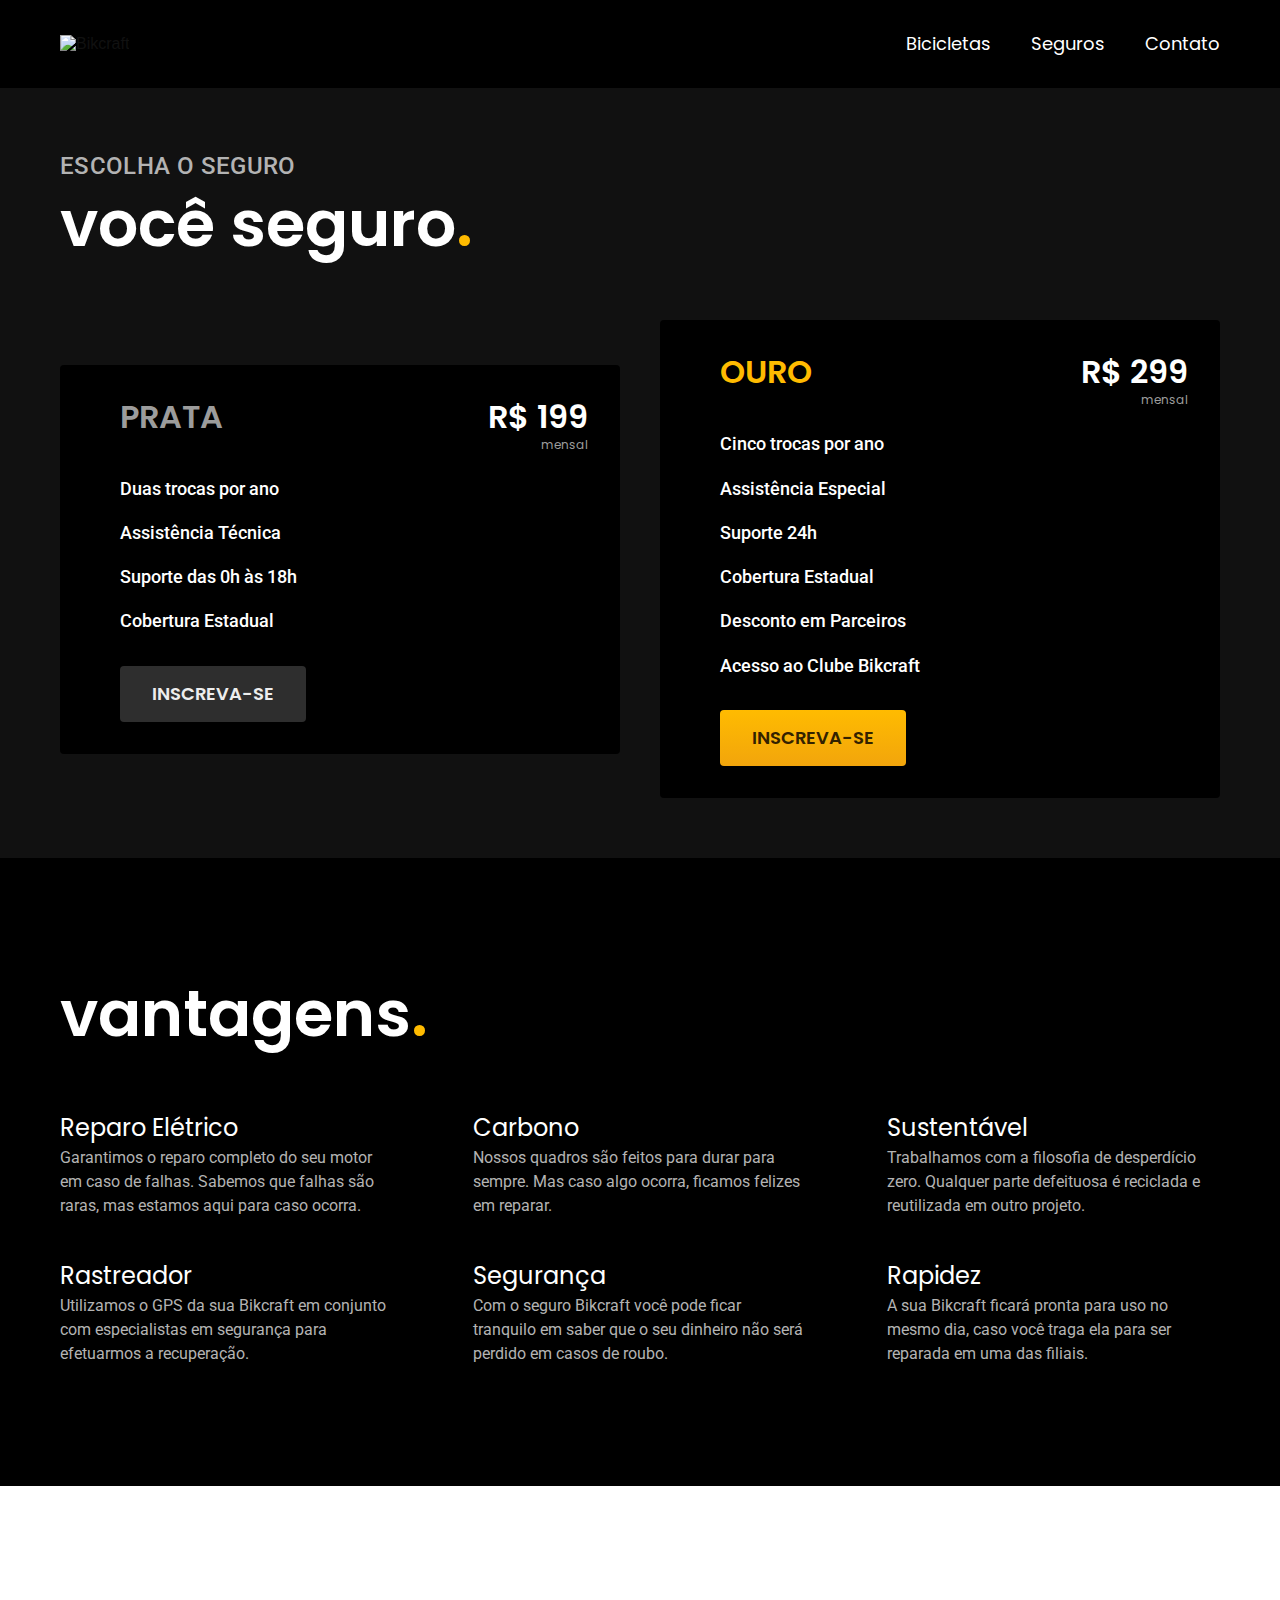
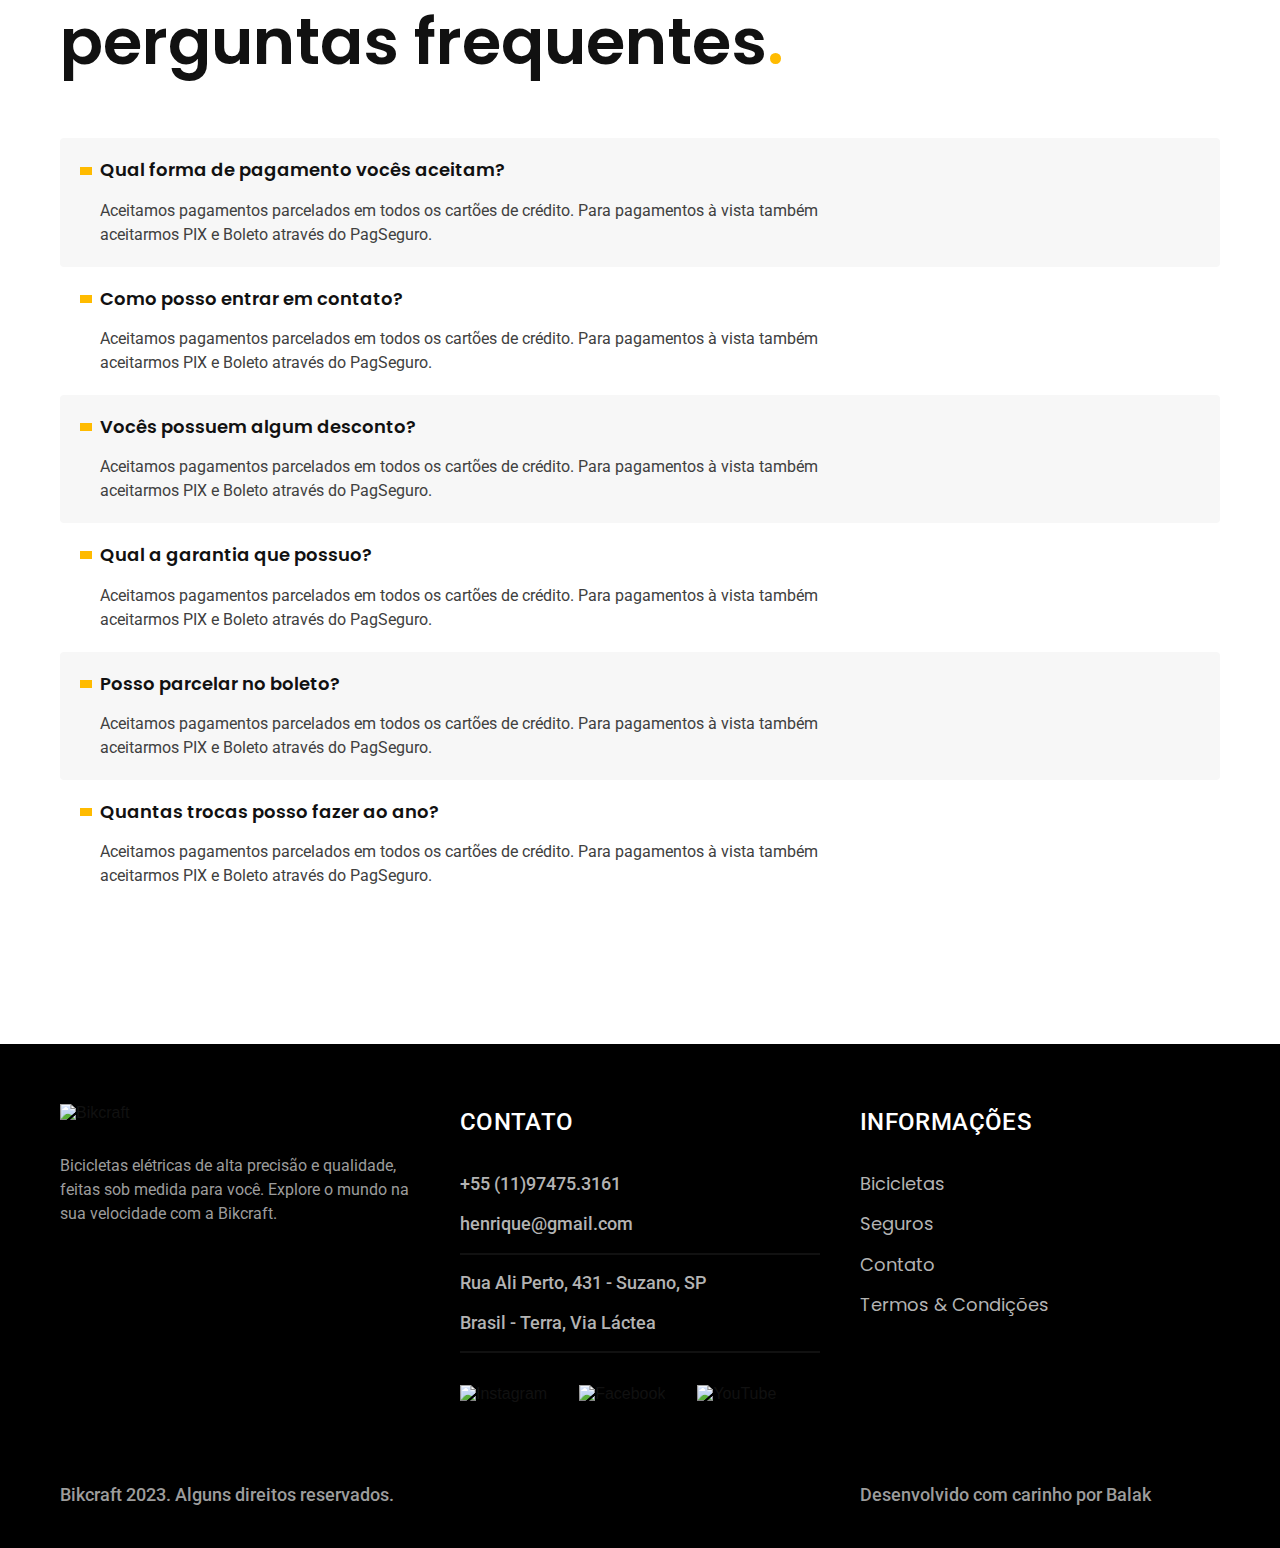
==== seguros.html @ c8228444 "Atualizado." ====
<!DOCTYPE html>
<html lang="pt-br">

<head>
  <meta charset="UTF-8">
  <meta http-equiv="X-UA-Compatible" content="IE=edge">
  <meta name="viewport" content="width=device-width, initial-scale=1.0">
  <link rel="stylesheet" href="./css/style.css">
  <link rel="preconnect" href="https://fonts.googleapis.com">
  <link rel="preconnect" href="https://fonts.gstatic.com" crossorigin>
  <link href="https://fonts.googleapis.com/css2?family=Fira+Sans:wght@400;700&family=Poppins:wght@400;600&family=Roboto:wght@400;500&display=swap" rel="stylesheet">
  <link rel="preconnect" href="https://fonts.googleapis.com">
  <link rel="preconnect" href="https://fonts.gstatic.com" crossorigin>
  <link href="https://fonts.googleapis.com/css2?family=Merriweather:ital,wght@1,900&display=swap" rel="stylesheet">
  <title>Seguros | Bikcraft</title>
  <meta name="description" content="O seu seguro garantido é aqui!">
</head>

<body id="seguros">
  <header class="header-bg">
    <div class="header container">
      <a class="header-logo" href="./">
        <img src="./img/bikcraft.svg" alt="Bikcraft">
      </a>
      <nav aria-label="primaria">
        <ul class="header-menu font-1-m cor-0">
          <li><a href="./bicicletas.html">Bicicletas</a></li>
          <li><a href="./seguros.html">Seguros</a></li>
          <li><a href="./contato.html">Contato</a></li>
        </ul>
      </nav>
    </div>
  </header>

  <main class="seguros-bg">
    <div class="titulo-bg">
      <div class="titulo container">
        <p class="font-2-l-b cor-5">Escolha o seguro</p>
        <h1 class="font-1-xxl cor-0">você seguro<span class="cor-a1">.</span></h1>
      </div>
    </div>
    <div class="seguros container">
      <div class="seguros-item">
        <h3 class="font-1-xl cor-6">PRATA</h3>
        <span class="font-1-xl cor-0">R$ 199 <span class="font-1-xs cor-6">mensal</span></span>
        <ul class="font-2-m cor-0">
          <li>Duas trocas por ano</li>
          <li>Assistência Técnica</li>
          <li>Suporte das 0h às 18h</li>
          <li>Cobertura Estadual</li>
        </ul>
        <a class="botao secundario" href="./orcamento.html">Inscreva-se</a>
      </div>
      <div class="seguros-item">
        <h3 class="font-1-xl cor-a1">OURO</h3>
        <span class="font-1-xl cor-0">R$ 299 <span class="font-1-xs cor-6">mensal</span></span>
        <ul class="font-2-m cor-0">
          <li>Cinco trocas por ano</li>
          <li>Assistência Especial</li>
          <li>Suporte 24h</li>
          <li>Cobertura Estadual</li>
          <li>Desconto em Parceiros</li>
          <li>Acesso ao Clube Bikcraft</li>
        </ul>
        <a class="botao" href="./orcamento.html">Inscreva-se</a>
      </div>
    </div>
  </main>

  <article class="vantagem-bg">
    <div class="vantagem container">
      <h2 class="font-1-xxl cor-0">vantagens<span class="cor-a1">.</span></h2>
      <ul>
        <li>
          <img src="./img/icones/eletrica.svg" alt="">
          <h3 class="font-1-l cor-0">Reparo Elétrico</h3>
          <p class="font-2-s cor-5">Garantimos o reparo completo do seu motor em caso de falhas. Sabemos que falhas são raras, mas estamos aqui para caso ocorra.</p>
        </li>
        <li>
          <img src="./img/icones/carbono.svg" alt="">
          <h3 class="font-1-l cor-0">Carbono</h3>
          <p class="font-2-s cor-5">Nossos quadros são feitos para durar para sempre. Mas caso algo ocorra, ficamos felizes em reparar.</p>
        </li>
        <li>
          <img src="./img/icones/sustentavel.svg" alt="">
          <h3 class="font-1-l cor-0">Sustentável</h3>
          <p class="font-2-s cor-5">Trabalhamos com a filosofia de desperdício zero. Qualquer parte defeituosa é reciclada e reutilizada em outro projeto.</p>
        </li>
        <li>
          <img src="./img/icones/rastreador.svg" alt="">
          <h3 class="font-1-l cor-0">Rastreador</h3>
          <p class="font-2-s cor-5">Utilizamos o GPS da sua Bikcraft em conjunto com especialistas em segurança para efetuarmos a recuperação.</p>
        </li>
        <li>
          <img src="./img/icones/seguro.svg" alt="">
          <h3 class="font-1-l cor-0">Segurança</h3>
          <p class="font-2-s cor-5">Com o seguro Bikcraft você pode ficar tranquilo em saber que o seu dinheiro não será perdido em casos de roubo.</p>
        </li>
        <li>
          <img src="./img/icones/velocidade.svg" alt="">
          <h3 class="font-1-l cor-0">Rapidez</h3>
          <p class="font-2-s cor-5">A sua Bikcraft ficará pronta para uso no mesmo dia, caso você traga ela para ser reparada em uma das filiais.</p>
        </li>
      </ul>
    </div>
  </article>

  <article class="perguntas container">
    <h2 class="font-1-xxl">perguntas frequentes<span class="cor-a1">.</span></h2>
    <dl>
      <div>
        <dt class="font-1-m-b">Qual forma de pagamento vocês aceitam?</dt>
        <dd class="font-2-s cor-9">Aceitamos pagamentos parcelados em todos os cartões de crédito. Para pagamentos à vista também aceitarmos PIX e Boleto através do PagSeguro.</dd>
      </div>
      <div>
        <dt class="font-1-m-b">Como posso entrar em contato?</dt>
        <dd class="font-2-s cor-9">Aceitamos pagamentos parcelados em todos os cartões de crédito. Para pagamentos à vista também aceitarmos PIX e Boleto através do PagSeguro.</dd>
      </div>
      <div>
        <dt class="font-1-m-b">Vocês possuem algum desconto?</dt>
        <dd class="font-2-s cor-9">Aceitamos pagamentos parcelados em todos os cartões de crédito. Para pagamentos à vista também aceitarmos PIX e Boleto através do PagSeguro.</dd>
      </div>
      <div>
        <dt class="font-1-m-b">Qual a garantia que possuo?</dt>
        <dd class="font-2-s cor-9">Aceitamos pagamentos parcelados em todos os cartões de crédito. Para pagamentos à vista também aceitarmos PIX e Boleto através do PagSeguro.</dd>
      </div>
      <div>
        <dt class="font-1-m-b">Posso parcelar no boleto?</dt>
        <dd class="font-2-s cor-9">Aceitamos pagamentos parcelados em todos os cartões de crédito. Para pagamentos à vista também aceitarmos PIX e Boleto através do PagSeguro.</dd>
      </div>
      <div>
        <dt class="font-1-m-b">Quantas trocas posso fazer ao ano?</dt>
        <dd class="font-2-s cor-9">Aceitamos pagamentos parcelados em todos os cartões de crédito. Para pagamentos à vista também aceitarmos PIX e Boleto através do PagSeguro.</dd>
      </div>
    </dl>
  </article>

  <footer class="footer-bg">
    <div class="footer container">
      <div class="footer-inicial">
        <img class="footer-logo" src="./img/bikcraft.svg" alt="Bikcraft">
        <p class="footer-p font-2-s cor-6">Bicicletas elétricas de alta precisão e qualidade, feitas sob medida para você. Explore o mundo na sua velocidade com a Bikcraft.</p>
      </div>
      <div class="footer-contato">
        <h3 class="font-2-l-b cor-0">Contato</h3>
        <ul class=" font-2-m cor-5">
          <li><a href="tel:+5511974753161">+55 (11)97475.3161</a></li>
          <li><a href="mailto:henrique@gmail.com">henrique@gmail.com</a></li>
          <li>Rua Ali Perto, 431 - Suzano, SP</li>
          <li>Brasil - Terra, Via Láctea</li>
        </ul>
        <div class="footer-redes">
          <a href="./">
            <img src="./img/redes/instagram.svg" alt="Instagram">
          </a>
          <a href="./">
            <img src="./img/redes/facebook.svg" alt="Facebook">
          </a>
          <a href="./">
            <img src="./img/redes/youtube.svg" alt="YouTube">
          </a>
        </div>
      </div>
      <div class="footer-informacoes">
        <h3 class="font-2-l-b cor-0">Informações</h3>
        <nav>
          <ul class="font-1-m cor-5">
            <li><a href="./bicicletas.html">Bicicletas</a></li>
            <li><a href="./seguros.html">Seguros</a></li>
            <li><a href="./contato.html">Contato</a></li>
            <li><a href="./termos.html">Termos & Condições</a></li>
          </ul>
        </nav>
      </div>
      <p class="footer-copy font-2-m cor-6">Bikcraft 2023. Alguns direitos reservados.</p>
      <p class="footer-balak font-2-m cor-6">Desenvolvido com carinho por <a href="./">Balak</a></p>
    </div>
  </footer>
</body>

</html>
---- css/style.css ----
@import "/css/global/global.css";
@import "/css/utilidades/tipografia.css";
@import "/css/utilidades/cores.css";
@import "/css/global/header.css";
@import "/css/global/footer.css";
@import "/css/home/introducao.css";
@import "/css/utilidades/componentes.css";
@import "/css/bicicletas/bicicletas-lista.css";
@import "/css/home/tecnologia.css";
@import "/css/home/parceiros.css";
@import "/css/home/depoimento.css";
@import "/css/seguros/seguros.css";
@import "/css/termos/termos.css";
@import "/css/bicicletas/bicicletas.css";
@import "/css/seguros/perguntas.css";
@import "/css/seguros/vantagem.css";
@import "/css/bicicleta/bicicleta.css";
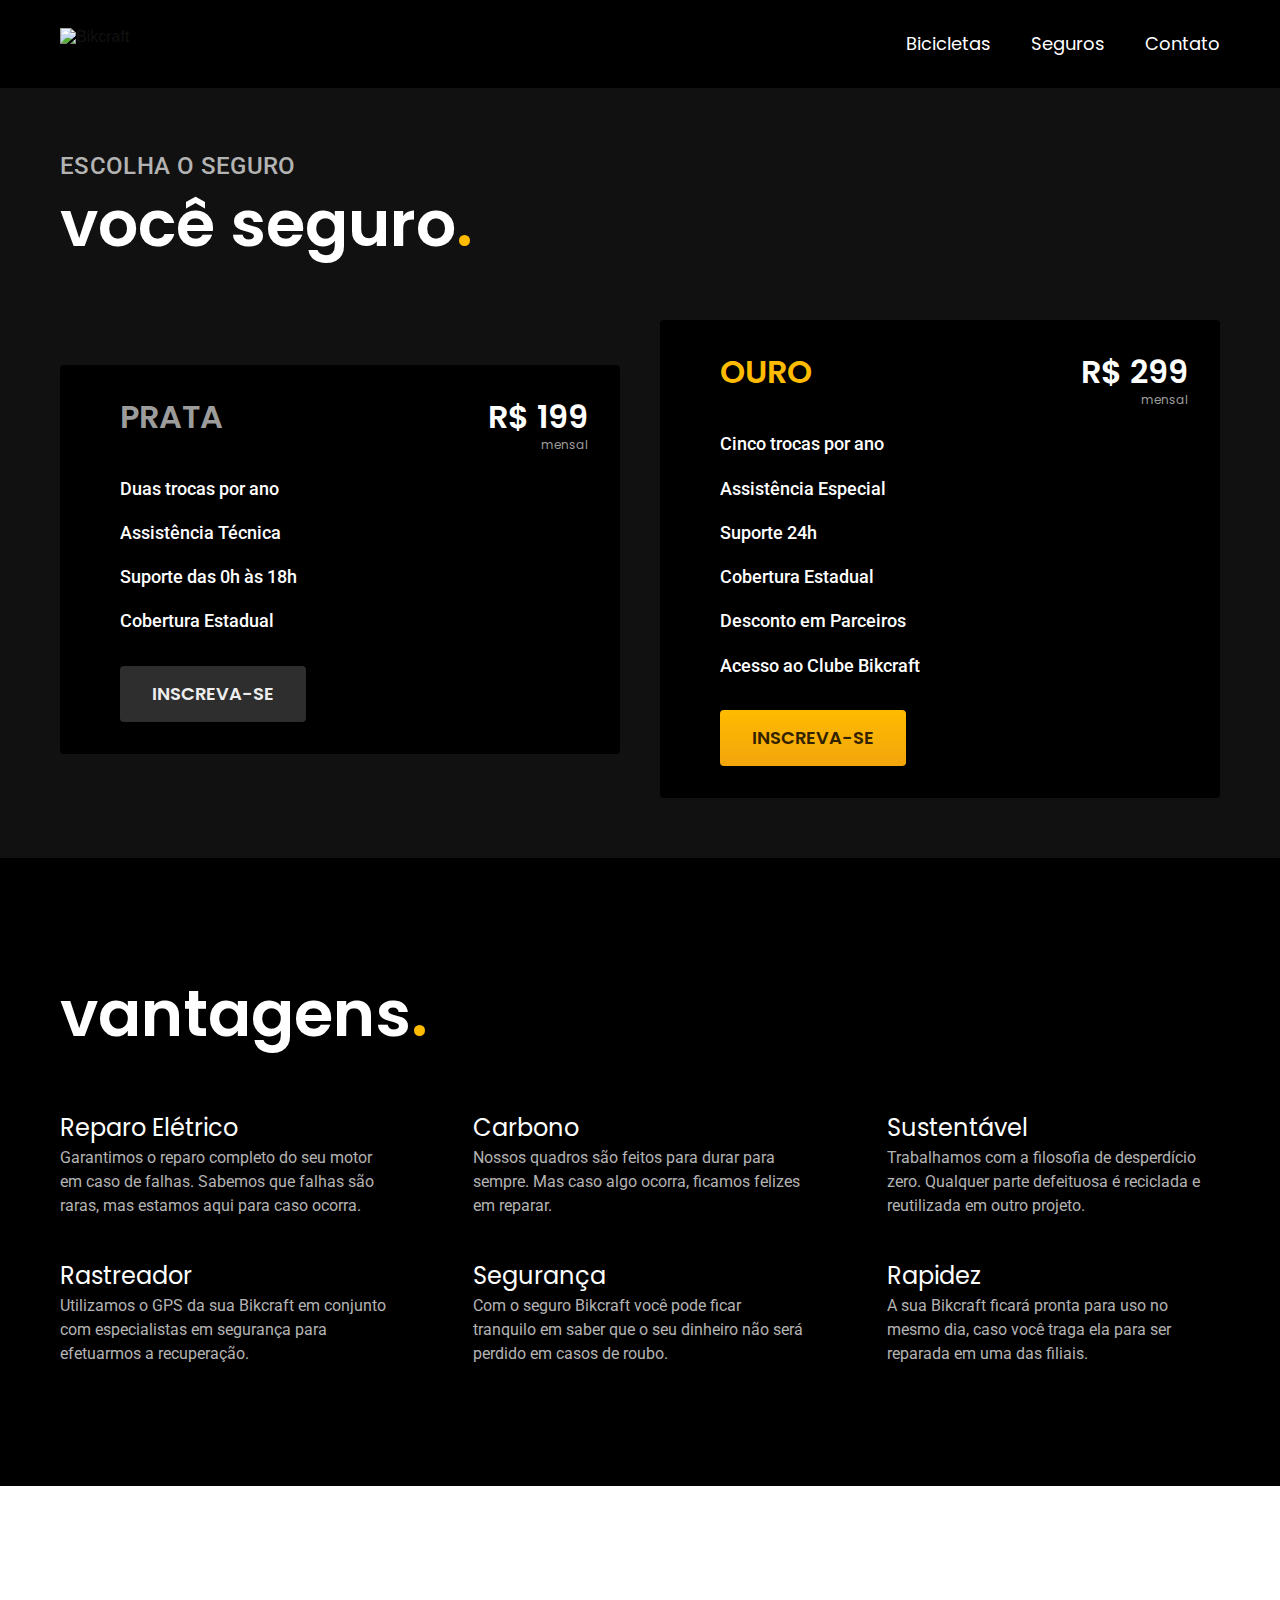
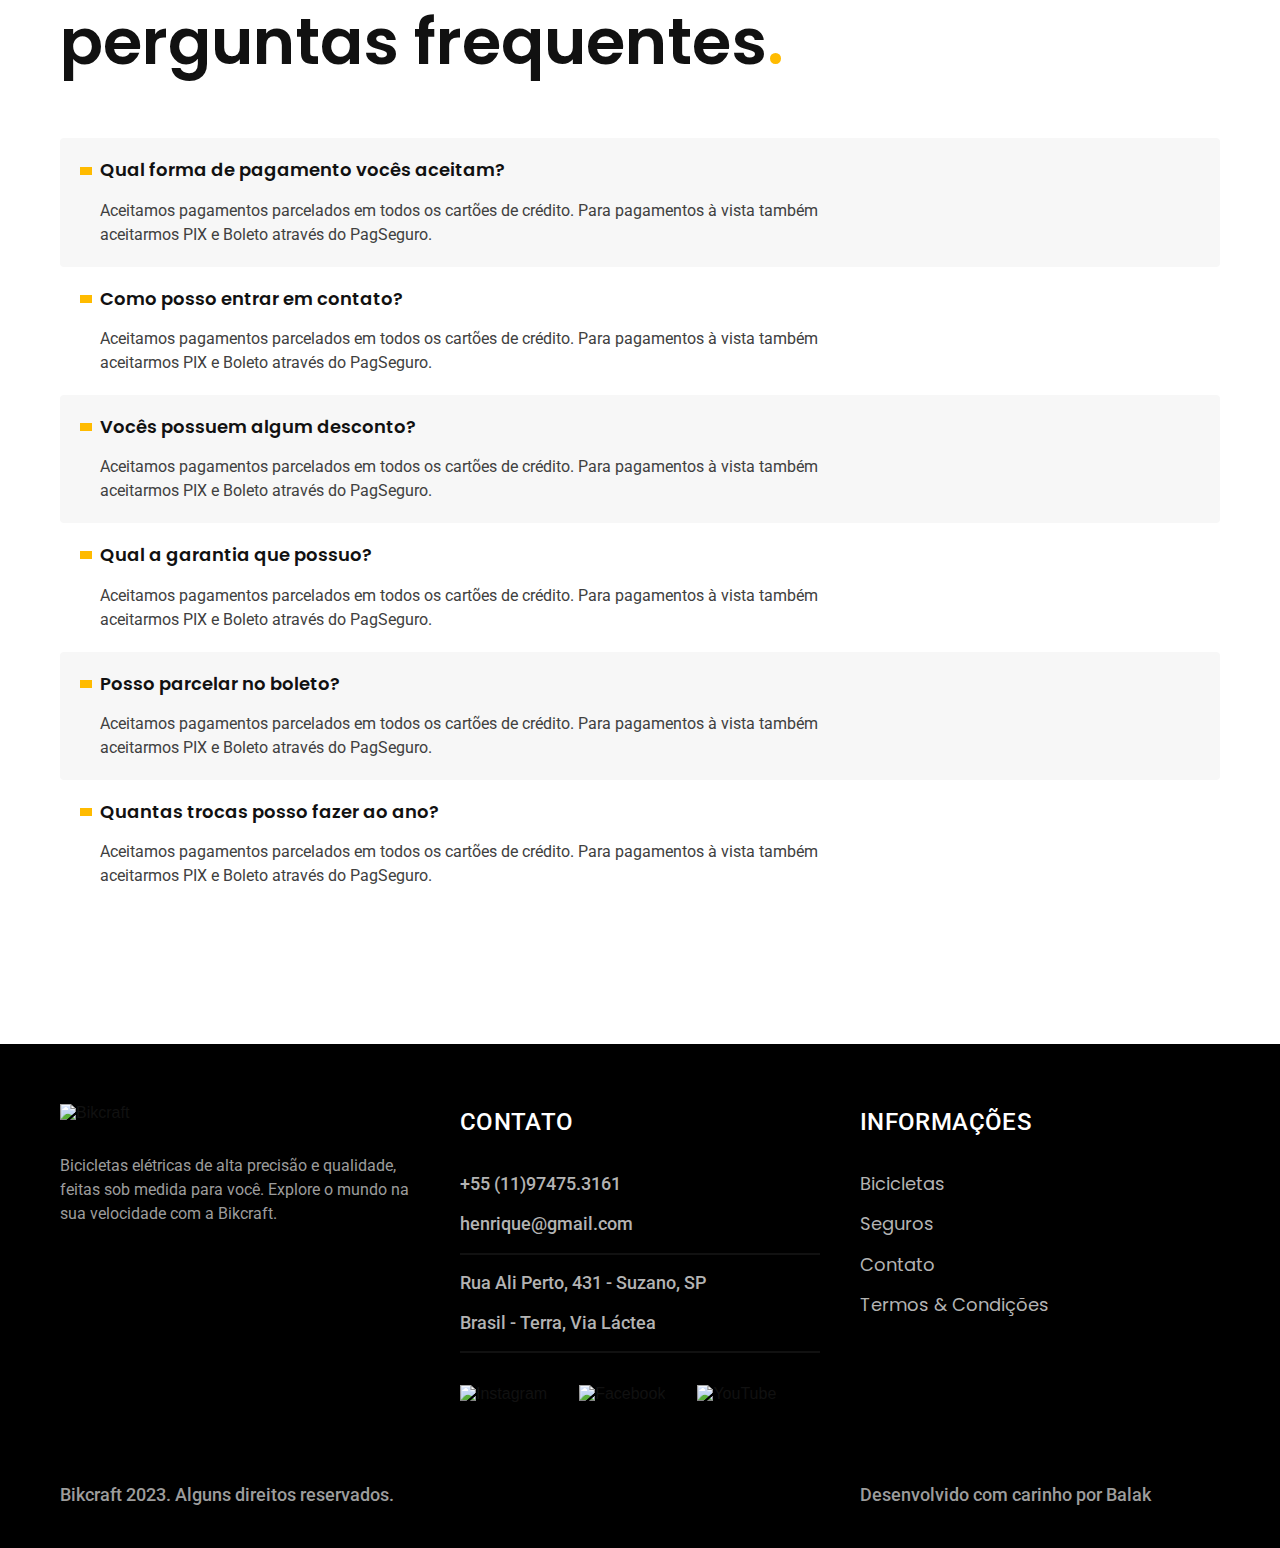
==== commit 907b75bd: "Versão final do projeto." ====
--- a/seguros.html
+++ b/seguros.html
@@ -5,6 +5,7 @@
   <meta charset="UTF-8">
   <meta http-equiv="X-UA-Compatible" content="IE=edge">
   <meta name="viewport" content="width=device-width, initial-scale=1.0">
+  <link rel="preload" href="./css/style.css" as="style">
   <link rel="stylesheet" href="./css/style.css">
   <link rel="preconnect" href="https://fonts.googleapis.com">
   <link rel="preconnect" href="https://fonts.gstatic.com" crossorigin>
@@ -20,7 +21,7 @@
   <header class="header-bg">
     <div class="header container">
       <a class="header-logo" href="./">
-        <img src="./img/bikcraft.svg" alt="Bikcraft">
+        <img src="./img/bikcraft.svg" alt="Bikcraft" width="136" height="32">
       </a>
       <nav aria-label="primaria">
         <ul class="header-menu font-1-m cor-0">
--- a/css/style.css
+++ b/css/style.css
@@ -15,3 +15,8 @@
 @import "/css/seguros/perguntas.css";
 @import "/css/seguros/vantagem.css";
 @import "/css/bicicleta/bicicleta.css";
+@import "/css/bicicleta/seguro.css";
+@import "/css/contato/contato.css";
+@import "/css/contato/lojas.css";
+@import "/css/utilidades/formulario.css";
+@import "/css/orcamento/orcamento.css";
--- a/css/style.css
+++ b/css/style.css
@@ -15,3 +15,8 @@
 @import "/css/seguros/perguntas.css";
 @import "/css/seguros/vantagem.css";
 @import "/css/bicicleta/bicicleta.css";
+@import "/css/bicicleta/seguro.css";
+@import "/css/contato/contato.css";
+@import "/css/contato/lojas.css";
+@import "/css/utilidades/formulario.css";
+@import "/css/orcamento/orcamento.css";
